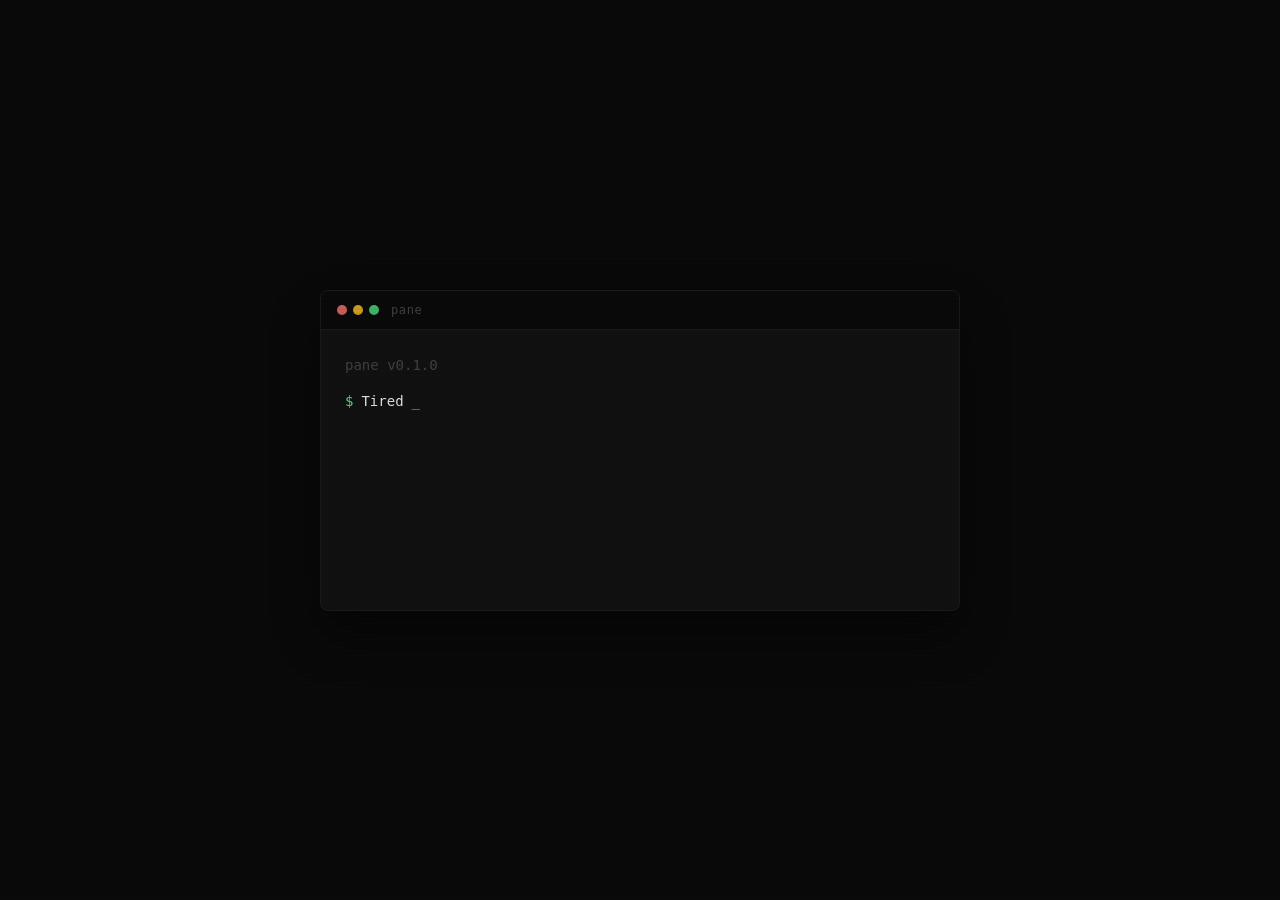
==== docs/index.html @ 9939f0d5 "Initial commit — project structure, website, and community files Co-Authored-By: Claude Opus 4.6 <no" ====
<!DOCTYPE html>
<html lang="en">
<head>
  <meta charset="UTF-8">
  <meta name="viewport" content="width=device-width, initial-scale=1.0">
  <title>Pane — A seamless Linux desktop on Windows</title>
  <meta name="description" content="Pane gives you a full Linux desktop environment on Windows via WSL2. One click. No dual boot. No VM hassle.">
  <meta property="og:title" content="Pane — A seamless Linux desktop on Windows">
  <meta property="og:description" content="Tired of WSL2 being CLI-only? Pane gives you a full Linux desktop with one click.">
  <meta property="og:type" content="website">
  <meta name="theme-color" content="#0a0a0a">
  <link rel="icon" href="data:image/svg+xml,<svg xmlns='http://www.w3.org/2000/svg' viewBox='0 0 100 100'><text y='.9em' font-size='90'>▢</text></svg>">
  <link rel="stylesheet" href="style.css">
</head>
<body>
  <div class="scanlines"></div>
  <main class="terminal" id="terminal">
    <div class="terminal-chrome">
      <div class="terminal-dots">
        <span class="dot dot-red"></span>
        <span class="dot dot-yellow"></span>
        <span class="dot dot-green"></span>
      </div>
      <span class="terminal-title">pane</span>
    </div>
    <div class="terminal-body">
      <div id="output"></div>
      <div id="prompt" class="hidden">
        <span class="prompt-symbol">$</span>
        <span id="prompt-text"></span>
        <span class="cursor">_</span>
      </div>
      <div id="choices" class="hidden">
        <button class="choice" data-key="y" id="btn-yes">[Y] Yes</button>
        <button class="choice" data-key="n" id="btn-no">[N] No</button>
      </div>
      <div id="hero" class="hidden">
        <div id="hero-text"></div>
        <div id="hero-links" class="hidden">
          <a href="https://github.com/NAME0x0/pane" class="link" id="repo-link">
            <span class="link-icon">*</span> Star on GitHub
          </a>
          <a href="https://github.com/NAME0x0/pane/blob/main/CONTRIBUTING.md" class="link" id="contribute-link">
            <span class="link-icon">></span> Contribute
          </a>
        </div>
      </div>
      <div id="no-response" class="hidden"></div>
    </div>
  </main>
  <footer class="footer hidden" id="footer">
    <a href="https://github.com/NAME0x0/pane">GitHub</a>
    <span class="separator">·</span>
    <span>MIT License</span>
  </footer>
  <script src="main.js"></script>
</body>
</html>
---- docs/style.css ----
*,
*::before,
*::after {
  margin: 0;
  padding: 0;
  box-sizing: border-box;
}

:root {
  --bg: #0a0a0a;
  --surface: #111111;
  --border: #1a1a1a;
  --text: #b0b0b0;
  --text-bright: #e0e0e0;
  --accent: #4ade80;
  --accent-dim: #22543d;
  --red: #f87171;
  --yellow: #fbbf24;
  --green: #4ade80;
  --dim: #404040;
  --font: "SF Mono", "Cascadia Code", "JetBrains Mono", "Fira Code", Consolas, monospace;
}

html {
  font-size: 16px;
}

body {
  background: var(--bg);
  color: var(--text);
  font-family: var(--font);
  min-height: 100dvh;
  display: flex;
  flex-direction: column;
  align-items: center;
  justify-content: center;
  padding: 1.5rem;
  overflow: hidden;
}

.scanlines {
  position: fixed;
  inset: 0;
  background: repeating-linear-gradient(
    0deg,
    transparent,
    transparent 2px,
    rgba(0, 0, 0, 0.03) 2px,
    rgba(0, 0, 0, 0.03) 4px
  );
  pointer-events: none;
  z-index: 100;
}

.terminal {
  width: 100%;
  max-width: 640px;
  background: var(--surface);
  border: 1px solid var(--border);
  border-radius: 8px;
  overflow: hidden;
  box-shadow: 0 24px 48px rgba(0, 0, 0, 0.4);
}

.terminal-chrome {
  display: flex;
  align-items: center;
  gap: 0.75rem;
  padding: 0.75rem 1rem;
  background: var(--bg);
  border-bottom: 1px solid var(--border);
}

.terminal-dots {
  display: flex;
  gap: 6px;
}

.dot {
  width: 10px;
  height: 10px;
  border-radius: 50%;
}

.dot-red { background: var(--red); opacity: 0.8; }
.dot-yellow { background: var(--yellow); opacity: 0.8; }
.dot-green { background: var(--green); opacity: 0.8; }

.terminal-title {
  color: var(--dim);
  font-size: 0.75rem;
  letter-spacing: 0.05em;
}

.terminal-body {
  padding: 1.5rem;
  min-height: 280px;
  display: flex;
  flex-direction: column;
  gap: 1rem;
}

#output .line {
  line-height: 1.7;
  color: var(--text);
  font-size: 0.875rem;
}

#output .line-bright {
  color: var(--text-bright);
}

#output .line-accent {
  color: var(--accent);
}

#output .line-dim {
  color: var(--dim);
}

#prompt {
  display: flex;
  align-items: center;
  gap: 0.5rem;
  font-size: 0.875rem;
}

.prompt-symbol {
  color: var(--accent);
  user-select: none;
}

#prompt-text {
  color: var(--text-bright);
}

.cursor {
  color: var(--accent);
  animation: blink 1s step-end infinite;
}

@keyframes blink {
  50% { opacity: 0; }
}

#choices {
  display: flex;
  gap: 1rem;
  padding-top: 0.25rem;
}

.choice {
  background: none;
  border: 1px solid var(--border);
  color: var(--text);
  font-family: var(--font);
  font-size: 0.875rem;
  padding: 0.4rem 1.25rem;
  border-radius: 4px;
  cursor: pointer;
  transition: all 0.15s ease;
}

.choice:hover,
.choice:focus-visible {
  color: var(--accent);
  border-color: var(--accent-dim);
  background: rgba(74, 222, 128, 0.05);
  outline: none;
}

.choice:active {
  transform: scale(0.97);
}

.choice.selected {
  color: var(--accent);
  border-color: var(--accent);
}

#hero {
  display: flex;
  flex-direction: column;
  gap: 1.25rem;
}

#hero-text .line {
  line-height: 1.7;
  font-size: 0.875rem;
}

#hero-links {
  display: flex;
  flex-direction: column;
  gap: 0.5rem;
  padding-top: 0.5rem;
}

.link {
  color: var(--text);
  text-decoration: none;
  font-size: 0.875rem;
  padding: 0.4rem 0;
  transition: color 0.15s ease;
  display: inline-flex;
  align-items: center;
  gap: 0.5rem;
}

.link:hover {
  color: var(--accent);
}

.link-icon {
  color: var(--accent);
}

.footer {
  margin-top: 2rem;
  display: flex;
  align-items: center;
  gap: 0.75rem;
  font-size: 0.75rem;
  color: var(--dim);
}

.footer a {
  color: var(--dim);
  text-decoration: none;
  transition: color 0.15s ease;
}

.footer a:hover {
  color: var(--text);
}

.separator {
  user-select: none;
}

.hidden {
  display: none !important;
}

.fade-in {
  animation: fadeIn 0.3s ease forwards;
}

@keyframes fadeIn {
  from { opacity: 0; transform: translateY(4px); }
  to { opacity: 1; transform: translateY(0); }
}

@media (max-width: 480px) {
  body { padding: 1rem; }
  .terminal-body { padding: 1rem; min-height: 240px; }
  #choices { flex-direction: column; gap: 0.5rem; }
  .choice { text-align: center; }
}
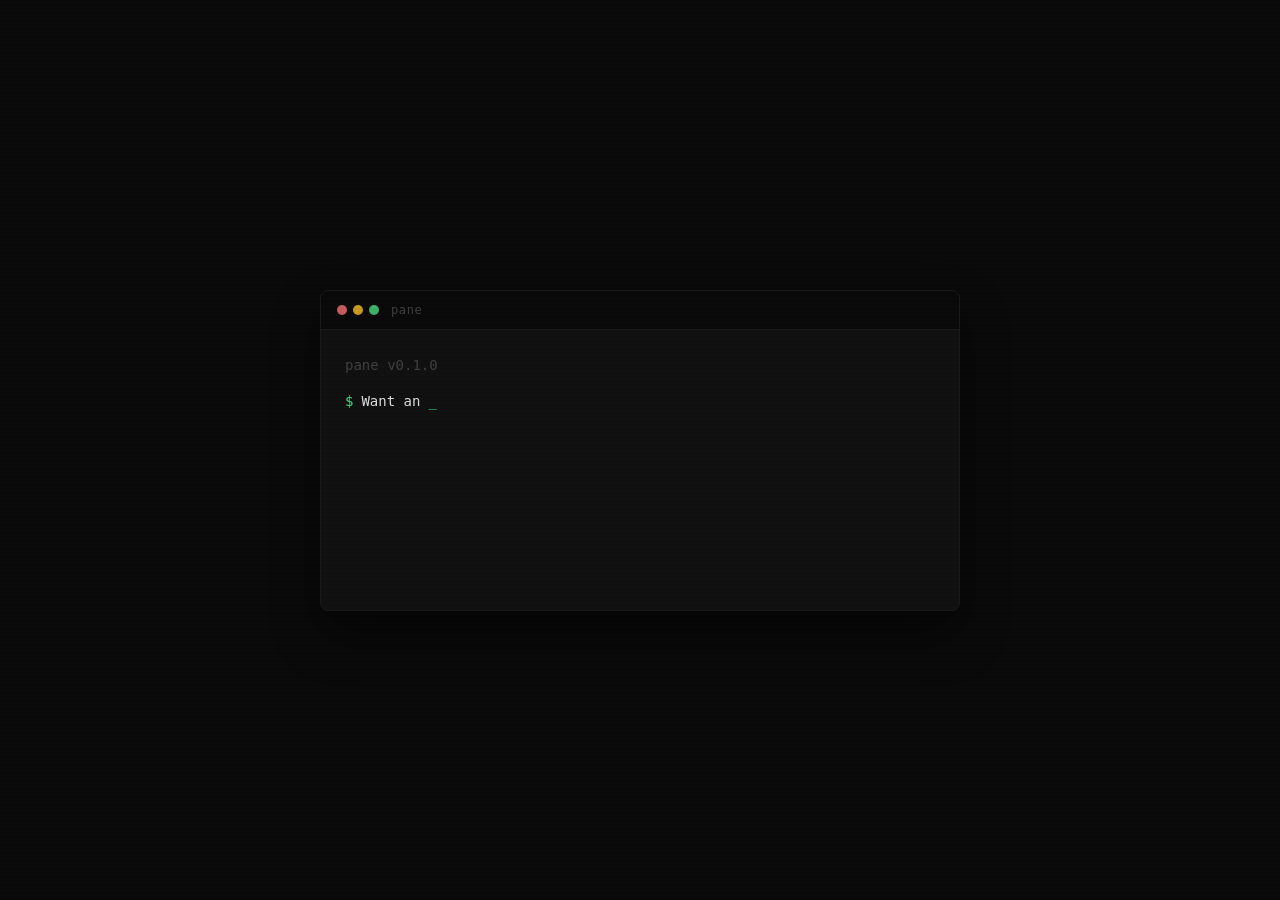
==== commit 08d6a833: "Build Arch-first Pane app and release foundation Ship the Windows-first Pane MVP foundation with the" ====
--- a/docs/index.html
+++ b/docs/index.html
@@ -3,13 +3,13 @@
 <head>
   <meta charset="UTF-8">
   <meta name="viewport" content="width=device-width, initial-scale=1.0">
-  <title>Pane — A seamless Linux desktop on Windows</title>
-  <meta name="description" content="Pane gives you a full Linux desktop environment on Windows via WSL2. One click. No dual boot. No VM hassle.">
-  <meta property="og:title" content="Pane — A seamless Linux desktop on Windows">
-  <meta property="og:description" content="Tired of WSL2 being CLI-only? Pane gives you a full Linux desktop with one click.">
+  <title>Pane - Arch-first WSL2 desktop launcher</title>
+  <meta name="description" content="Pane ships an Arch-first MVP for WSL2 desktop sessions with a control-center window, a shared workspace, diagnostics, and a localhost-first XRDP path with Pane relay fallback.">
+  <meta property="og:title" content="Pane - Arch-first WSL2 desktop launcher">
+  <meta property="og:description" content="Launch Arch + XFCE on WSL from a packaged Windows app bundle with a control center, shared workspace access, support tooling, and mstsc.exe handoff.">
   <meta property="og:type" content="website">
   <meta name="theme-color" content="#0a0a0a">
-  <link rel="icon" href="data:image/svg+xml,<svg xmlns='http://www.w3.org/2000/svg' viewBox='0 0 100 100'><text y='.9em' font-size='90'>▢</text></svg>">
+  <link rel="icon" href="data:image/svg+xml,<svg xmlns='http://www.w3.org/2000/svg' viewBox='0 0 100 100'><text y='.9em' font-size='90'>P</text></svg>">
   <link rel="stylesheet" href="style.css">
 </head>
 <body>
@@ -38,10 +38,10 @@
         <div id="hero-text"></div>
         <div id="hero-links" class="hidden">
           <a href="https://github.com/NAME0x0/pane" class="link" id="repo-link">
-            <span class="link-icon">*</span> Star on GitHub
+            <span class="link-icon">*</span> Source
           </a>
-          <a href="https://github.com/NAME0x0/pane/blob/main/CONTRIBUTING.md" class="link" id="contribute-link">
-            <span class="link-icon">></span> Contribute
+          <a href="mvp-arch.md" class="link" id="guide-link">
+            <span class="link-icon">></span> Arch MVP Guide
           </a>
         </div>
       </div>
@@ -50,8 +50,8 @@
   </main>
   <footer class="footer hidden" id="footer">
     <a href="https://github.com/NAME0x0/pane">GitHub</a>
-    <span class="separator">·</span>
-    <span>MIT License</span>
+    <span class="separator">.</span>
+    <a href="phase-1-audit.md">Phase 1 Audit</a>
   </footer>
   <script src="main.js"></script>
 </body>
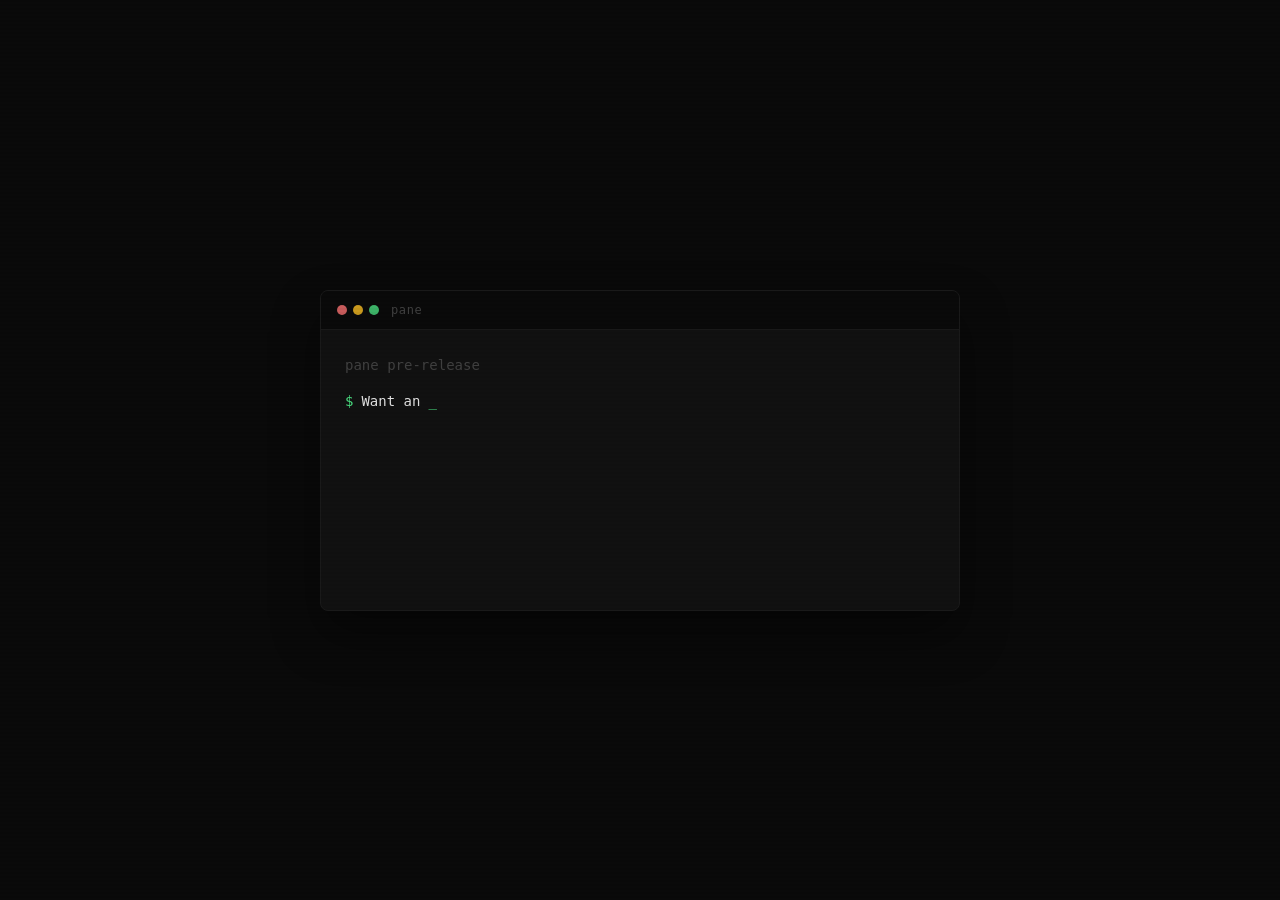
==== commit 41e2edf7: "Build Pane native runtime preflight foundation Add WHP host capability probing, native runtime readi" ====
--- a/docs/index.html
+++ b/docs/index.html
@@ -3,10 +3,10 @@
 <head>
   <meta charset="UTF-8">
   <meta name="viewport" content="width=device-width, initial-scale=1.0">
-  <title>Pane - Arch-first WSL2 desktop launcher</title>
-  <meta name="description" content="Pane ships an Arch-first MVP for WSL2 desktop sessions with a control-center window, a shared workspace, diagnostics, and a localhost-first XRDP path with Pane relay fallback.">
-  <meta property="og:title" content="Pane - Arch-first WSL2 desktop launcher">
-  <meta property="og:description" content="Launch Arch + XFCE on WSL from a packaged Windows app bundle with a control center, shared workspace access, support tooling, and mstsc.exe handoff.">
+  <title>Pane - Arch-first Linux environment app for Windows</title>
+  <meta name="description" content="Pane is a pre-release Arch-first Linux environment app for Windows with a control center, PaneShared storage, diagnostics, runtime-space ownership, and WHP native-runtime preflight.">
+  <meta property="og:title" content="Pane - Arch-first Linux environment app for Windows">
+  <meta property="og:description" content="Launch Arch + XFCE today from a packaged Windows app while Pane builds toward a WHP-backed contained OS runtime.">
   <meta property="og:type" content="website">
   <meta name="theme-color" content="#0a0a0a">
   <link rel="icon" href="data:image/svg+xml,<svg xmlns='http://www.w3.org/2000/svg' viewBox='0 0 100 100'><text y='.9em' font-size='90'>P</text></svg>">
@@ -43,6 +43,9 @@
           <a href="mvp-arch.md" class="link" id="guide-link">
             <span class="link-icon">></span> Arch MVP Guide
           </a>
+          <a href="native-runtime-architecture.md" class="link" id="native-link">
+            <span class="link-icon">#</span> Native Runtime
+          </a>
         </div>
       </div>
       <div id="no-response" class="hidden"></div>
@@ -52,6 +55,8 @@
     <a href="https://github.com/NAME0x0/pane">GitHub</a>
     <span class="separator">.</span>
     <a href="phase-1-audit.md">Phase 1 Audit</a>
+    <span class="separator">.</span>
+    <a href="product-contract.md">Product Contract</a>
   </footer>
   <script src="main.js"></script>
 </body>
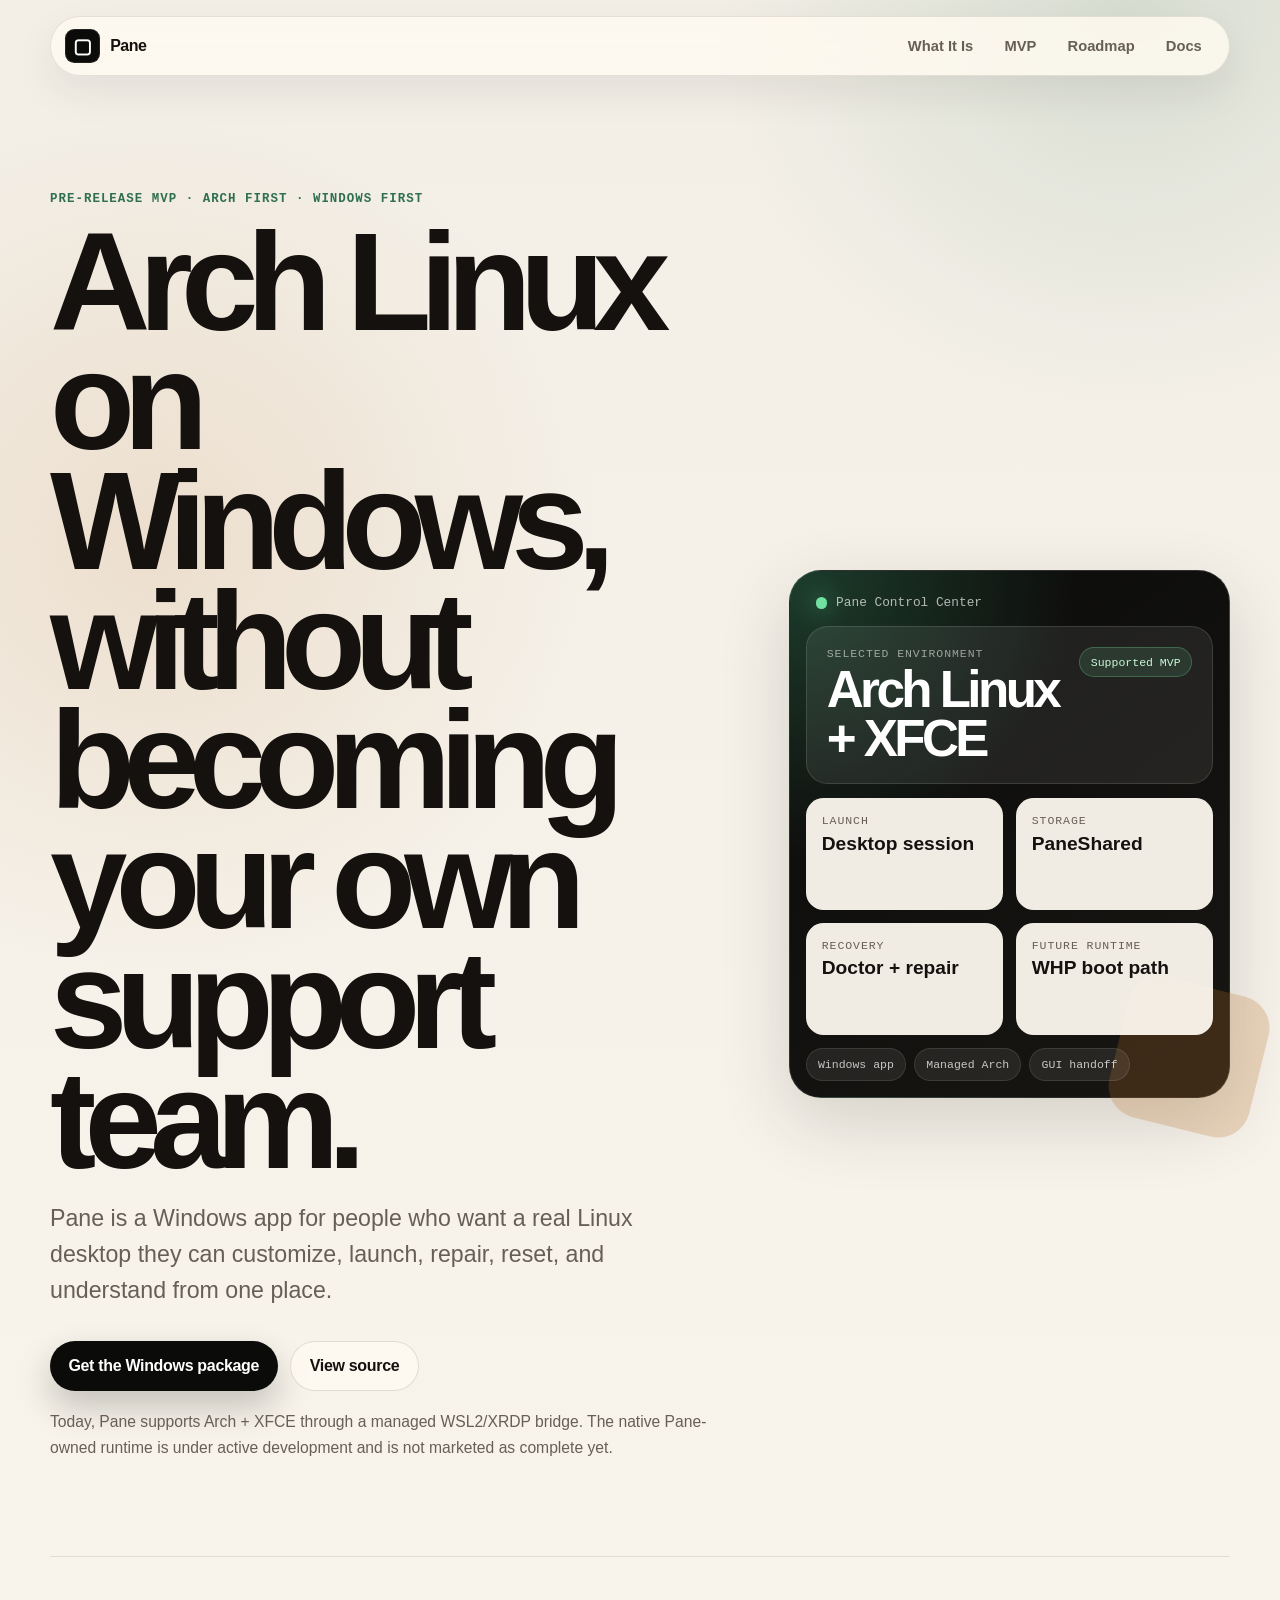
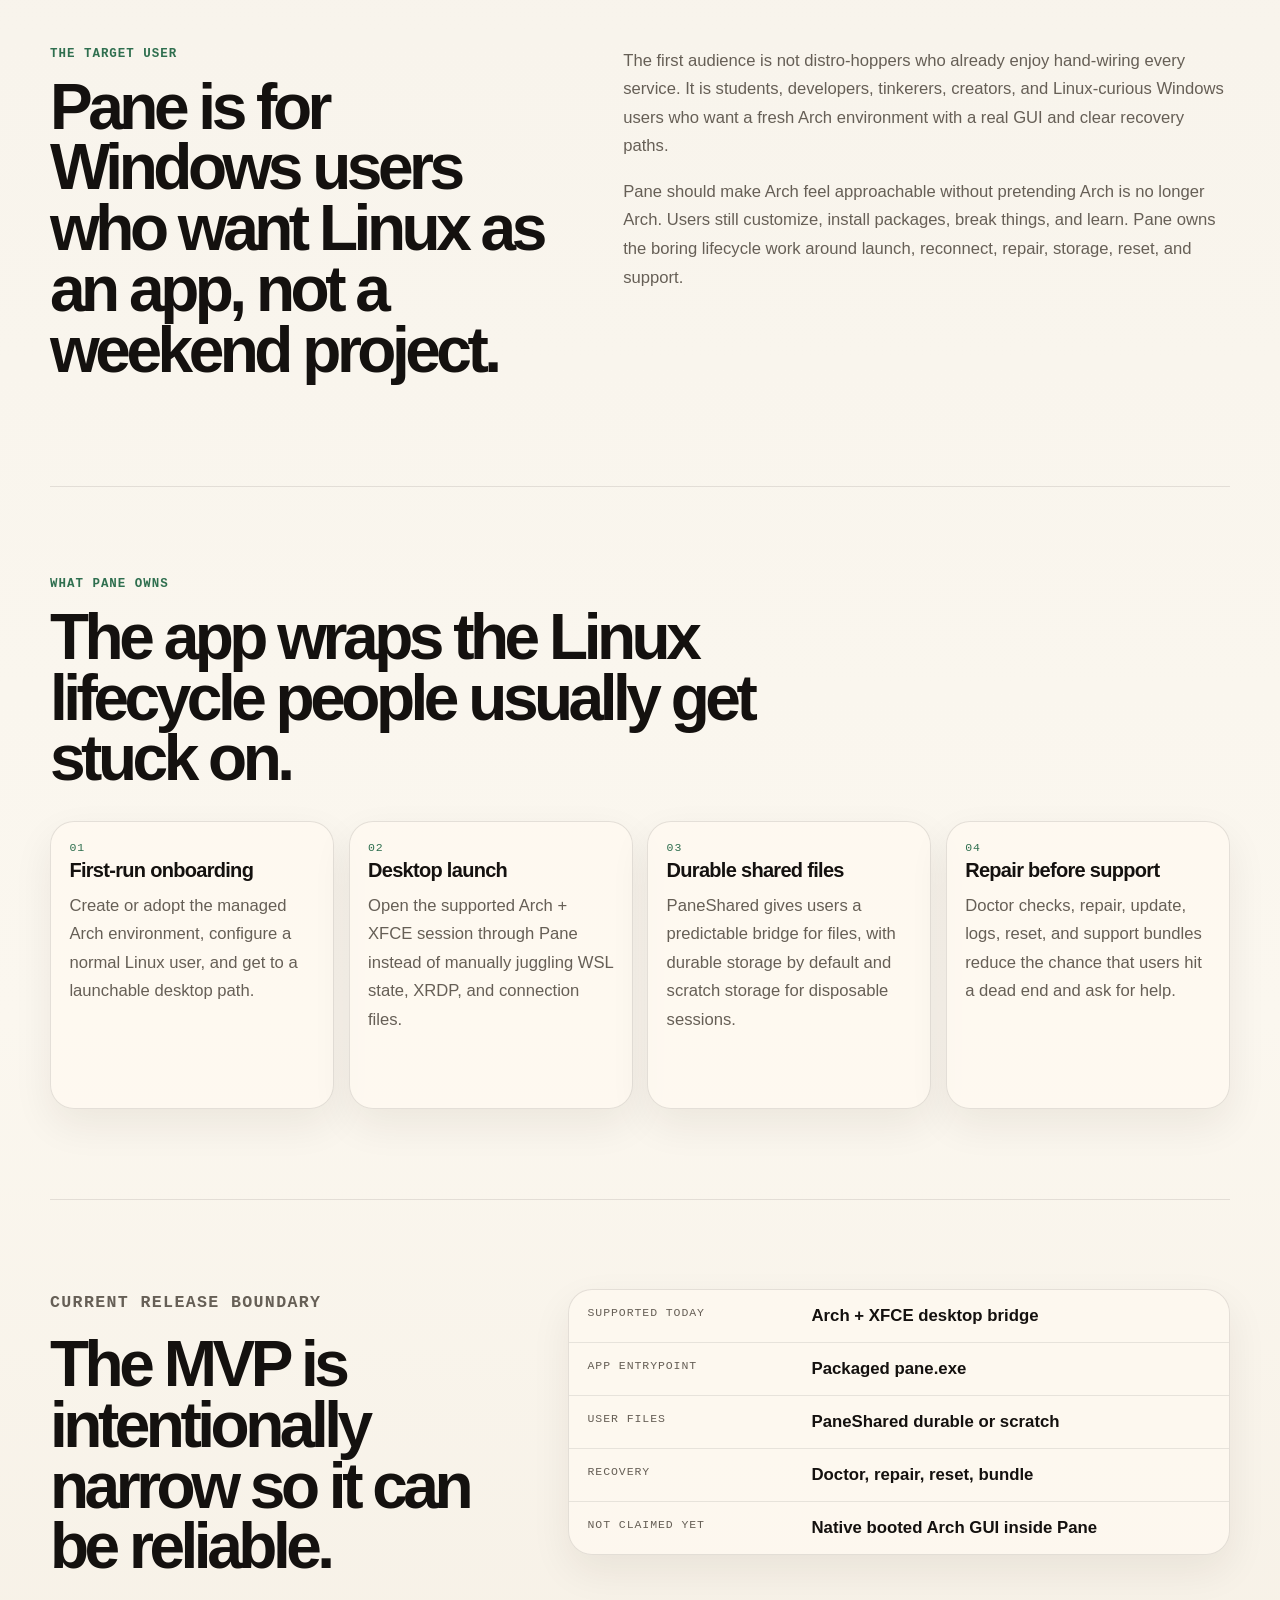
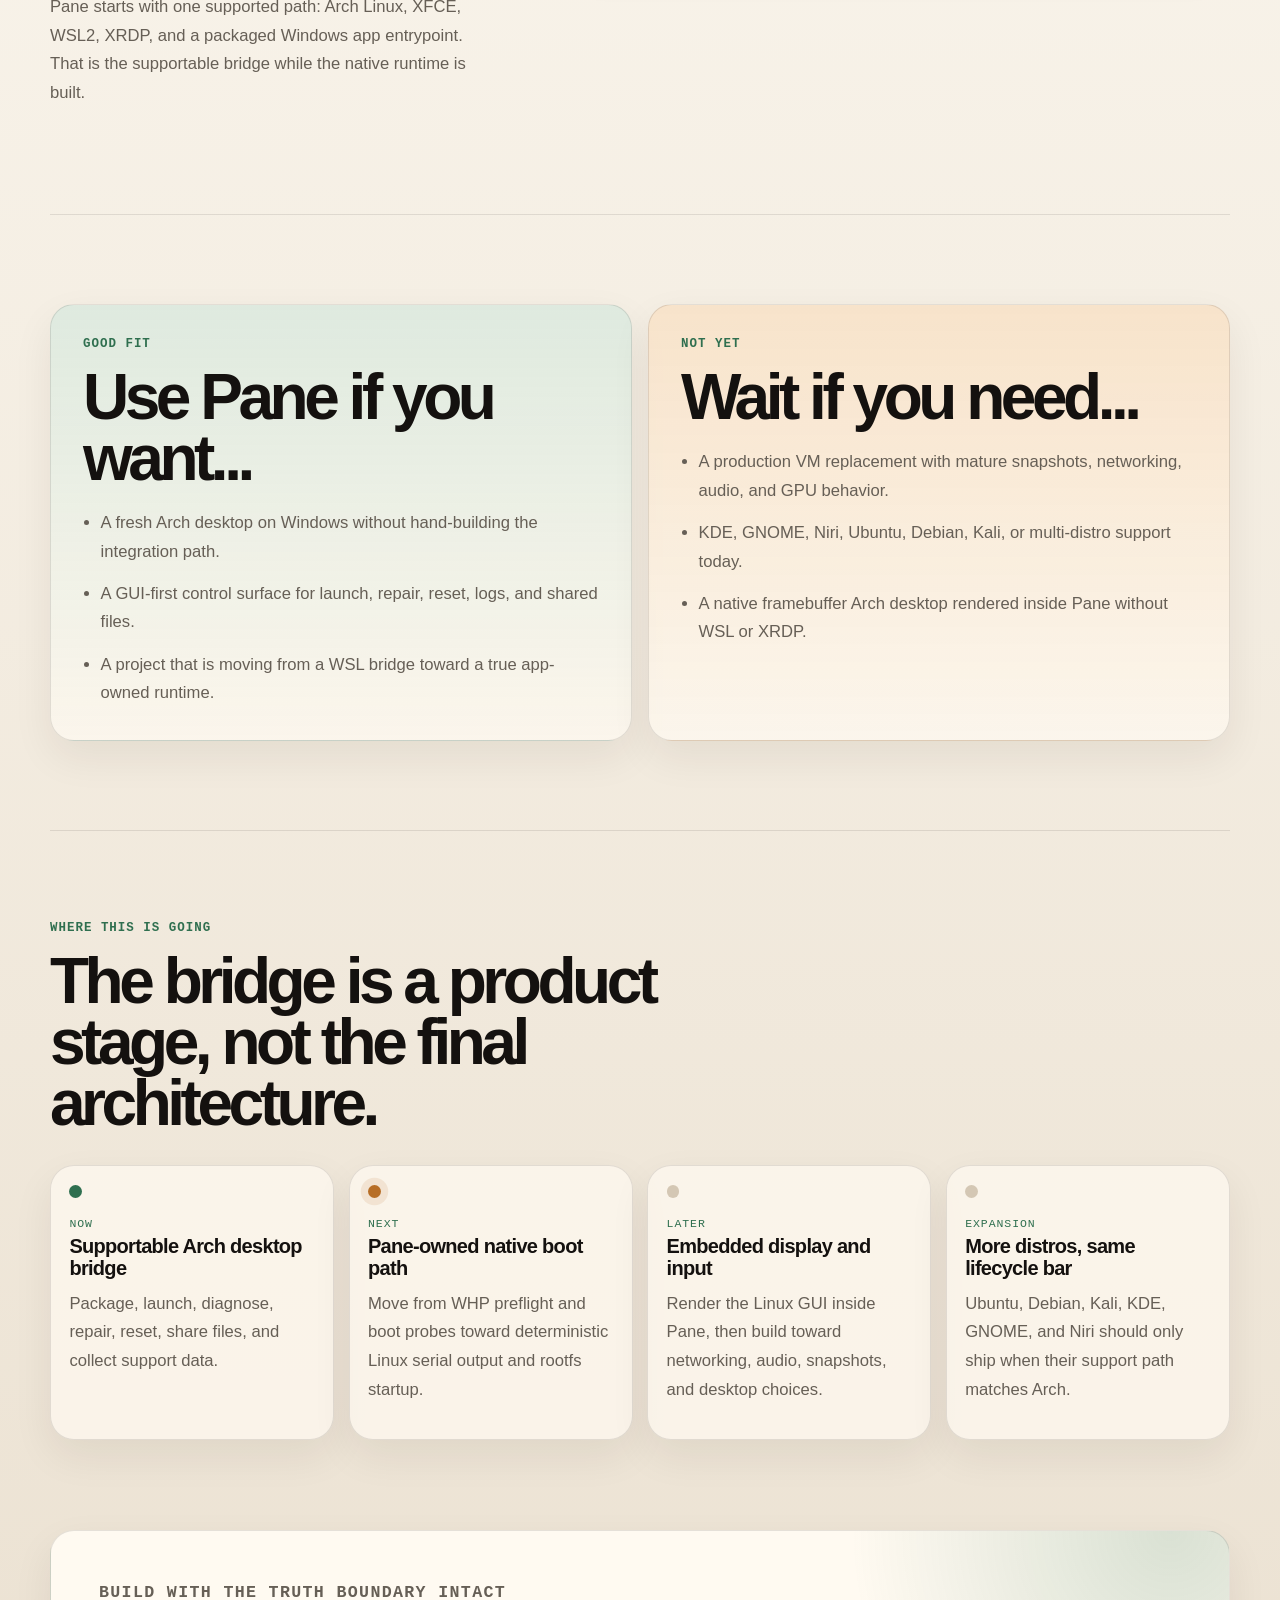
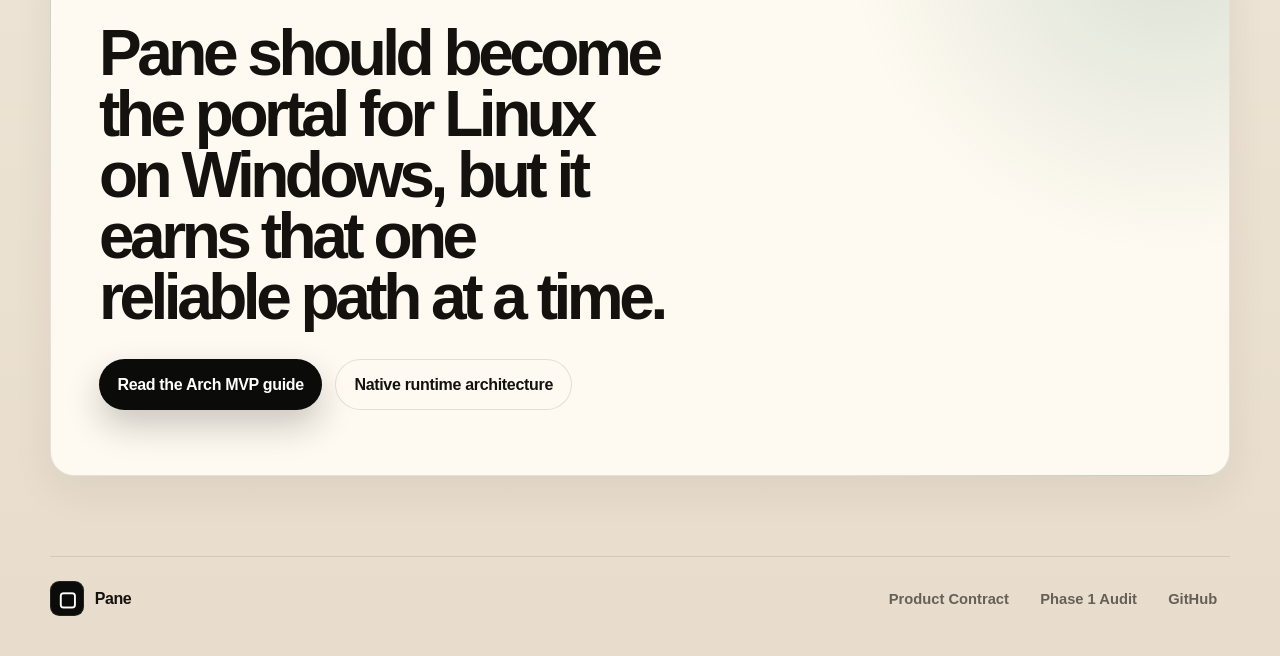
==== commit 2c8ee7cd: "Refocus deployed website on Pane product reality Replace the terminal prompt landing page with a pro" ====
--- a/docs/index.html
+++ b/docs/index.html
@@ -3,61 +3,224 @@
 <head>
   <meta charset="UTF-8">
   <meta name="viewport" content="width=device-width, initial-scale=1.0">
-  <title>Pane - Arch-first Linux environment app for Windows</title>
-  <meta name="description" content="Pane is a pre-release Arch-first Linux environment app for Windows with a control center, PaneShared storage, diagnostics, runtime-space ownership, and WHP native-runtime preflight.">
-  <meta property="og:title" content="Pane - Arch-first Linux environment app for Windows">
-  <meta property="og:description" content="Launch Arch + XFCE today from a packaged Windows app while Pane builds toward a WHP-backed contained OS runtime.">
+  <title>Pane - Arch Linux for Windows, without the setup spiral</title>
+  <meta name="description" content="Pane is a Windows app that makes a fresh Arch Linux desktop easier to launch, repair, reset, and understand. Arch + XFCE is supported today while Pane builds toward its own native runtime.">
+  <meta property="og:title" content="Pane - Arch Linux for Windows, without the setup spiral">
+  <meta property="og:description" content="A Windows app for launching and managing an Arch Linux desktop today, with a clear path toward a Pane-owned native runtime.">
   <meta property="og:type" content="website">
-  <meta name="theme-color" content="#0a0a0a">
-  <link rel="icon" href="data:image/svg+xml,<svg xmlns='http://www.w3.org/2000/svg' viewBox='0 0 100 100'><text y='.9em' font-size='90'>P</text></svg>">
+  <meta name="theme-color" content="#f3efe7">
+  <link rel="icon" href="data:image/svg+xml,<svg xmlns='http://www.w3.org/2000/svg' viewBox='0 0 100 100'><rect width='100' height='100' fill='black'/><text x='50' y='64' text-anchor='middle' font-size='58' fill='white'>▢</text></svg>">
   <link rel="stylesheet" href="style.css">
 </head>
-<body>
-  <div class="scanlines"></div>
-  <main class="terminal" id="terminal">
-    <div class="terminal-chrome">
-      <div class="terminal-dots">
-        <span class="dot dot-red"></span>
-        <span class="dot dot-yellow"></span>
-        <span class="dot dot-green"></span>
-      </div>
-      <span class="terminal-title">pane</span>
-    </div>
-    <div class="terminal-body">
-      <div id="output"></div>
-      <div id="prompt" class="hidden">
-        <span class="prompt-symbol">$</span>
-        <span id="prompt-text"></span>
-        <span class="cursor">_</span>
-      </div>
-      <div id="choices" class="hidden">
-        <button class="choice" data-key="y" id="btn-yes">[Y] Yes</button>
-        <button class="choice" data-key="n" id="btn-no">[N] No</button>
-      </div>
-      <div id="hero" class="hidden">
-        <div id="hero-text"></div>
-        <div id="hero-links" class="hidden">
-          <a href="https://github.com/NAME0x0/pane" class="link" id="repo-link">
-            <span class="link-icon">*</span> Source
-          </a>
-          <a href="mvp-arch.md" class="link" id="guide-link">
-            <span class="link-icon">></span> Arch MVP Guide
-          </a>
-          <a href="native-runtime-architecture.md" class="link" id="native-link">
-            <span class="link-icon">#</span> Native Runtime
-          </a>
-        </div>
-      </div>
-      <div id="no-response" class="hidden"></div>
-    </div>
+<body class="landing">
+  <header class="site-header" data-reveal>
+    <a class="brand" href="index.html" aria-label="Pane home">
+      <span class="brand-mark">▢</span>
+      <span>Pane</span>
+    </a>
+    <nav class="site-nav" aria-label="Primary navigation">
+      <a href="#what-it-is">What It Is</a>
+      <a href="#mvp">MVP</a>
+      <a href="#roadmap">Roadmap</a>
+      <a href="doc.html?doc=mvp-arch">Docs</a>
+    </nav>
+  </header>
+
+  <main>
+    <section class="hero-section">
+      <div class="hero-copy" data-reveal>
+        <p class="eyebrow">Pre-release MVP · Arch first · Windows first</p>
+        <h1>Arch Linux on Windows, without becoming your own support team.</h1>
+        <p class="hero-lede">
+          Pane is a Windows app for people who want a real Linux desktop they can customize,
+          launch, repair, reset, and understand from one place.
+        </p>
+        <div class="hero-actions" aria-label="Primary actions">
+          <a class="button button-primary" href="https://github.com/NAME0x0/pane/releases">Get the Windows package</a>
+          <a class="button button-secondary" href="https://github.com/NAME0x0/pane">View source</a>
+        </div>
+        <p class="truth-note">
+          Today, Pane supports Arch + XFCE through a managed WSL2/XRDP bridge. The native
+          Pane-owned runtime is under active development and is not marketed as complete yet.
+        </p>
+      </div>
+
+      <div class="app-card" aria-label="Pane product snapshot" data-reveal>
+        <div class="app-card-top">
+          <span class="app-dot"></span>
+          <span>Pane Control Center</span>
+        </div>
+        <div class="launch-panel">
+          <div>
+            <p class="panel-label">Selected environment</p>
+            <h2>Arch Linux + XFCE</h2>
+          </div>
+          <span class="status-pill">Supported MVP</span>
+        </div>
+        <div class="panel-grid">
+          <div>
+            <span>Launch</span>
+            <strong>Desktop session</strong>
+          </div>
+          <div>
+            <span>Storage</span>
+            <strong>PaneShared</strong>
+          </div>
+          <div>
+            <span>Recovery</span>
+            <strong>Doctor + repair</strong>
+          </div>
+          <div>
+            <span>Future runtime</span>
+            <strong>WHP boot path</strong>
+          </div>
+        </div>
+        <div class="runtime-strip">
+          <span>Windows app</span>
+          <span>Managed Arch</span>
+          <span>GUI handoff</span>
+        </div>
+      </div>
+    </section>
+
+    <section class="section split-section" id="what-it-is">
+      <div data-reveal>
+        <p class="eyebrow">The target user</p>
+        <h2>Pane is for Windows users who want Linux as an app, not a weekend project.</h2>
+      </div>
+      <div class="copy-stack" data-reveal>
+        <p>
+          The first audience is not distro-hoppers who already enjoy hand-wiring every service.
+          It is students, developers, tinkerers, creators, and Linux-curious Windows users who
+          want a fresh Arch environment with a real GUI and clear recovery paths.
+        </p>
+        <p>
+          Pane should make Arch feel approachable without pretending Arch is no longer Arch.
+          Users still customize, install packages, break things, and learn. Pane owns the boring
+          lifecycle work around launch, reconnect, repair, storage, reset, and support.
+        </p>
+      </div>
+    </section>
+
+    <section class="section cards-section" aria-labelledby="what-pane-does">
+      <div class="section-heading" data-reveal>
+        <p class="eyebrow">What Pane owns</p>
+        <h2 id="what-pane-does">The app wraps the Linux lifecycle people usually get stuck on.</h2>
+      </div>
+      <div class="feature-grid">
+        <article class="feature-card" data-reveal>
+          <span class="feature-number">01</span>
+          <h3>First-run onboarding</h3>
+          <p>Create or adopt the managed Arch environment, configure a normal Linux user, and get to a launchable desktop path.</p>
+        </article>
+        <article class="feature-card" data-reveal>
+          <span class="feature-number">02</span>
+          <h3>Desktop launch</h3>
+          <p>Open the supported Arch + XFCE session through Pane instead of manually juggling WSL state, XRDP, and connection files.</p>
+        </article>
+        <article class="feature-card" data-reveal>
+          <span class="feature-number">03</span>
+          <h3>Durable shared files</h3>
+          <p>PaneShared gives users a predictable bridge for files, with durable storage by default and scratch storage for disposable sessions.</p>
+        </article>
+        <article class="feature-card" data-reveal>
+          <span class="feature-number">04</span>
+          <h3>Repair before support</h3>
+          <p>Doctor checks, repair, update, logs, reset, and support bundles reduce the chance that users hit a dead end and ask for help.</p>
+        </article>
+      </div>
+    </section>
+
+    <section class="section mvp-section" id="mvp">
+      <div class="mvp-copy" data-reveal>
+        <p class="eyebrow">Current release boundary</p>
+        <h2>The MVP is intentionally narrow so it can be reliable.</h2>
+        <p>
+          Pane starts with one supported path: Arch Linux, XFCE, WSL2, XRDP, and a packaged
+          Windows app entrypoint. That is the supportable bridge while the native runtime is built.
+        </p>
+      </div>
+      <div class="status-table" data-reveal>
+        <div><span>Supported today</span><strong>Arch + XFCE desktop bridge</strong></div>
+        <div><span>App entrypoint</span><strong>Packaged pane.exe</strong></div>
+        <div><span>User files</span><strong>PaneShared durable or scratch</strong></div>
+        <div><span>Recovery</span><strong>Doctor, repair, reset, bundle</strong></div>
+        <div><span>Not claimed yet</span><strong>Native booted Arch GUI inside Pane</strong></div>
+      </div>
+    </section>
+
+    <section class="section audience-section">
+      <div class="audience-card good" data-reveal>
+        <p class="eyebrow">Good fit</p>
+        <h2>Use Pane if you want...</h2>
+        <ul>
+          <li>A fresh Arch desktop on Windows without hand-building the integration path.</li>
+          <li>A GUI-first control surface for launch, repair, reset, logs, and shared files.</li>
+          <li>A project that is moving from a WSL bridge toward a true app-owned runtime.</li>
+        </ul>
+      </div>
+      <div class="audience-card caution" data-reveal>
+        <p class="eyebrow">Not yet</p>
+        <h2>Wait if you need...</h2>
+        <ul>
+          <li>A production VM replacement with mature snapshots, networking, audio, and GPU behavior.</li>
+          <li>KDE, GNOME, Niri, Ubuntu, Debian, Kali, or multi-distro support today.</li>
+          <li>A native framebuffer Arch desktop rendered inside Pane without WSL or XRDP.</li>
+        </ul>
+      </div>
+    </section>
+
+    <section class="section roadmap-section" id="roadmap">
+      <div class="section-heading" data-reveal>
+        <p class="eyebrow">Where this is going</p>
+        <h2>The bridge is a product stage, not the final architecture.</h2>
+      </div>
+      <div class="roadmap">
+        <div class="roadmap-item done" data-reveal>
+          <span>Now</span>
+          <h3>Supportable Arch desktop bridge</h3>
+          <p>Package, launch, diagnose, repair, reset, share files, and collect support data.</p>
+        </div>
+        <div class="roadmap-item active" data-reveal>
+          <span>Next</span>
+          <h3>Pane-owned native boot path</h3>
+          <p>Move from WHP preflight and boot probes toward deterministic Linux serial output and rootfs startup.</p>
+        </div>
+        <div class="roadmap-item" data-reveal>
+          <span>Later</span>
+          <h3>Embedded display and input</h3>
+          <p>Render the Linux GUI inside Pane, then build toward networking, audio, snapshots, and desktop choices.</p>
+        </div>
+        <div class="roadmap-item" data-reveal>
+          <span>Expansion</span>
+          <h3>More distros, same lifecycle bar</h3>
+          <p>Ubuntu, Debian, Kali, KDE, GNOME, and Niri should only ship when their support path matches Arch.</p>
+        </div>
+      </div>
+    </section>
+
+    <section class="section cta-section" data-reveal>
+      <p class="eyebrow">Build with the truth boundary intact</p>
+      <h2>Pane should become the portal for Linux on Windows, but it earns that one reliable path at a time.</h2>
+      <div class="hero-actions">
+        <a class="button button-primary" href="doc.html?doc=mvp-arch">Read the Arch MVP guide</a>
+        <a class="button button-secondary" href="doc.html?doc=native-runtime-architecture">Native runtime architecture</a>
+      </div>
+    </section>
   </main>
-  <footer class="footer hidden" id="footer">
-    <a href="https://github.com/NAME0x0/pane">GitHub</a>
-    <span class="separator">.</span>
-    <a href="phase-1-audit.md">Phase 1 Audit</a>
-    <span class="separator">.</span>
-    <a href="product-contract.md">Product Contract</a>
+
+  <footer class="site-footer">
+    <a class="brand" href="index.html">
+      <span class="brand-mark">▢</span>
+      <span>Pane</span>
+    </a>
+    <nav aria-label="Footer navigation">
+      <a href="doc.html?doc=product-contract">Product Contract</a>
+      <a href="doc.html?doc=phase-1-audit">Phase 1 Audit</a>
+      <a href="https://github.com/NAME0x0/pane">GitHub</a>
+    </nav>
   </footer>
+
   <script src="main.js"></script>
 </body>
 </html>
--- a/docs/style.css
+++ b/docs/style.css
@@ -1,259 +1,822 @@
 *,
 *::before,
 *::after {
-  margin: 0;
-  padding: 0;
   box-sizing: border-box;
 }
 
 :root {
-  --bg: #0a0a0a;
-  --surface: #111111;
-  --border: #1a1a1a;
-  --text: #b0b0b0;
-  --text-bright: #e0e0e0;
-  --accent: #4ade80;
-  --accent-dim: #22543d;
-  --red: #f87171;
-  --yellow: #fbbf24;
-  --green: #4ade80;
-  --dim: #404040;
-  --font: "SF Mono", "Cascadia Code", "JetBrains Mono", "Fira Code", Consolas, monospace;
+  --paper: #f3efe7;
+  --paper-warm: #e8ddcc;
+  --ink: #14110f;
+  --muted: #665f56;
+  --line: #d4c7b4;
+  --coal: #0b0b0a;
+  --coal-soft: #171613;
+  --green: #2f6f4f;
+  --green-soft: #dbe9de;
+  --amber: #b76e26;
+  --cream: #fffaf1;
+  --white: #ffffff;
+  --shadow: 0 24px 70px rgba(38, 30, 20, 0.16);
+  --font-sans: Avenir Next, Segoe UI, Calibri, Helvetica Neue, sans-serif;
+  --font-mono: Cascadia Code, SFMono-Regular, Consolas, Liberation Mono, monospace;
 }
 
 html {
   font-size: 16px;
+  scroll-behavior: smooth;
 }
 
 body {
-  background: var(--bg);
-  color: var(--text);
-  font-family: var(--font);
+  margin: 0;
   min-height: 100dvh;
-  display: flex;
-  flex-direction: column;
+  color: var(--ink);
+  background:
+    radial-gradient(circle at 12% 10%, rgba(183, 110, 38, 0.14), transparent 28rem),
+    radial-gradient(circle at 88% 0%, rgba(47, 111, 79, 0.14), transparent 26rem),
+    linear-gradient(180deg, var(--paper), #fbf7ef 48%, var(--paper-warm));
+  font-family: var(--font-sans);
+}
+
+a {
+  color: inherit;
+}
+
+.landing {
+  overflow-x: hidden;
+}
+
+.site-header,
+.site-footer,
+.hero-section,
+.section {
+  width: min(1180px, calc(100% - 2rem));
+  margin-inline: auto;
+}
+
+.site-header {
+  position: sticky;
+  top: 1rem;
+  z-index: 20;
+  display: flex;
+  align-items: center;
+  justify-content: space-between;
+  gap: 1rem;
+  margin-top: 1rem;
+  padding: 0.75rem 0.9rem;
+  background: rgba(255, 250, 241, 0.82);
+  border: 1px solid rgba(20, 17, 15, 0.1);
+  border-radius: 999px;
+  box-shadow: 0 16px 40px rgba(38, 30, 20, 0.08);
+  backdrop-filter: blur(18px);
+}
+
+.brand,
+.docs-brand {
+  display: inline-flex;
+  align-items: center;
+  gap: 0.65rem;
+  color: var(--ink);
+  text-decoration: none;
+  font-weight: 800;
+  letter-spacing: -0.03em;
+}
+
+.brand-mark,
+.docs-mark {
+  display: inline-grid;
+  width: 2.15rem;
+  height: 2.15rem;
+  place-items: center;
+  color: var(--white);
+  background: var(--coal);
+  border-radius: 0.58rem;
+  font-size: 1.25rem;
+  line-height: 1;
+  box-shadow: inset 0 0 0 1px rgba(255, 255, 255, 0.1);
+}
+
+.site-nav,
+.site-footer nav {
+  display: flex;
+  align-items: center;
+  flex-wrap: wrap;
+  gap: 0.35rem;
+}
+
+.site-nav a,
+.site-footer nav a {
+  color: var(--muted);
+  padding: 0.55rem 0.8rem;
+  border-radius: 999px;
+  text-decoration: none;
+  font-size: 0.92rem;
+  font-weight: 700;
+  transition: background 0.18s ease, color 0.18s ease;
+}
+
+.site-nav a:hover,
+.site-footer nav a:hover {
+  color: var(--ink);
+  background: rgba(20, 17, 15, 0.06);
+}
+
+.hero-section {
+  display: grid;
+  grid-template-columns: minmax(0, 1.08fr) minmax(340px, 0.72fr);
+  gap: clamp(2rem, 6vw, 5rem);
+  align-items: center;
+  padding: clamp(5rem, 9vw, 8rem) 0 clamp(3rem, 7vw, 5rem);
+}
+
+.eyebrow {
+  margin: 0 0 1rem;
+  color: var(--green);
+  font-family: var(--font-mono);
+  font-size: 0.78rem;
+  font-weight: 800;
+  letter-spacing: 0.08em;
+  text-transform: uppercase;
+}
+
+h1,
+h2,
+h3,
+p {
+  margin-top: 0;
+}
+
+h1 {
+  max-width: 12ch;
+  margin-bottom: 1.35rem;
+  color: var(--ink);
+  font-size: clamp(4rem, 11vw, 8.7rem);
+  line-height: 0.86;
+  letter-spacing: -0.085em;
+}
+
+h2 {
+  margin-bottom: 1rem;
+  color: var(--ink);
+  font-size: clamp(2rem, 5vw, 4.2rem);
+  line-height: 0.95;
+  letter-spacing: -0.07em;
+}
+
+h3 {
+  margin-bottom: 0.65rem;
+  color: var(--ink);
+  font-size: 1.25rem;
+  line-height: 1.1;
+  letter-spacing: -0.035em;
+}
+
+.hero-lede {
+  max-width: 42rem;
+  color: var(--muted);
+  font-size: clamp(1.18rem, 2vw, 1.45rem);
+  line-height: 1.55;
+}
+
+.hero-actions {
+  display: flex;
+  flex-wrap: wrap;
+  gap: 0.8rem;
+  margin: 2rem 0 1.1rem;
+}
+
+.button {
+  display: inline-flex;
   align-items: center;
   justify-content: center;
-  padding: 1.5rem;
+  min-height: 3.15rem;
+  padding: 0.9rem 1.15rem;
+  border-radius: 999px;
+  text-decoration: none;
+  font-weight: 850;
+  letter-spacing: -0.02em;
+  transition: transform 0.18s ease, box-shadow 0.18s ease, background 0.18s ease;
+}
+
+.button:hover {
+  transform: translateY(-2px);
+}
+
+.button-primary {
+  color: var(--white);
+  background: var(--coal);
+  box-shadow: 0 16px 34px rgba(20, 17, 15, 0.22);
+}
+
+.button-secondary {
+  color: var(--ink);
+  background: rgba(255, 250, 241, 0.72);
+  border: 1px solid rgba(20, 17, 15, 0.12);
+}
+
+.truth-note {
+  max-width: 43rem;
+  color: var(--muted);
+  font-size: 0.98rem;
+  line-height: 1.65;
+}
+
+.app-card {
+  position: relative;
+  padding: 1rem;
+  color: var(--white);
+  background:
+    radial-gradient(circle at 0% 0%, rgba(47, 111, 79, 0.5), transparent 18rem),
+    linear-gradient(145deg, var(--coal), var(--coal-soft));
+  border: 1px solid rgba(255, 255, 255, 0.12);
+  border-radius: 2rem;
+  box-shadow: var(--shadow);
+}
+
+.app-card::after {
+  content: "";
+  position: absolute;
+  right: -2rem;
+  bottom: -2rem;
+  width: 9rem;
+  height: 9rem;
+  background: var(--amber);
+  border-radius: 2rem;
+  opacity: 0.24;
+  transform: rotate(14deg);
+  z-index: -1;
+}
+
+.app-card-top {
+  display: flex;
+  align-items: center;
+  gap: 0.55rem;
+  padding: 0.55rem 0.65rem 1rem;
+  color: rgba(255, 255, 255, 0.68);
+  font-family: var(--font-mono);
+  font-size: 0.8rem;
+}
+
+.app-dot {
+  width: 0.7rem;
+  height: 0.7rem;
+  background: #72e0a0;
+  border-radius: 999px;
+  box-shadow: 0 0 24px rgba(114, 224, 160, 0.8);
+}
+
+.launch-panel {
+  display: flex;
+  align-items: flex-start;
+  justify-content: space-between;
+  gap: 1rem;
+  padding: 1.25rem;
+  background: rgba(255, 255, 255, 0.08);
+  border: 1px solid rgba(255, 255, 255, 0.12);
+  border-radius: 1.35rem;
+}
+
+.panel-label,
+.feature-number,
+.status-table span,
+.panel-grid span,
+.roadmap-item span {
+  display: block;
+  margin-bottom: 0.35rem;
+  color: rgba(255, 255, 255, 0.55);
+  font-family: var(--font-mono);
+  font-size: 0.72rem;
+  letter-spacing: 0.08em;
+  text-transform: uppercase;
+}
+
+.launch-panel h2 {
+  margin: 0;
+  color: var(--white);
+  font-size: clamp(2rem, 4vw, 3.2rem);
+  line-height: 0.95;
+}
+
+.status-pill {
+  flex: 0 0 auto;
+  color: #cbf7d7;
+  background: rgba(114, 224, 160, 0.12);
+  border: 1px solid rgba(114, 224, 160, 0.28);
+  border-radius: 999px;
+  padding: 0.45rem 0.65rem;
+  font-family: var(--font-mono);
+  font-size: 0.72rem;
+}
+
+.panel-grid {
+  display: grid;
+  grid-template-columns: repeat(2, minmax(0, 1fr));
+  gap: 0.8rem;
+  margin-top: 0.85rem;
+}
+
+.panel-grid div {
+  min-height: 7rem;
+  padding: 1rem;
+  background: rgba(255, 250, 241, 0.94);
+  border-radius: 1.1rem;
+}
+
+.panel-grid span {
+  color: var(--muted);
+}
+
+.panel-grid strong {
+  display: block;
+  color: var(--ink);
+  font-size: 1.2rem;
+  line-height: 1.1;
+}
+
+.runtime-strip {
+  display: flex;
+  flex-wrap: wrap;
+  gap: 0.5rem;
+  margin-top: 0.85rem;
+}
+
+.runtime-strip span {
+  padding: 0.55rem 0.7rem;
+  color: rgba(255, 255, 255, 0.74);
+  background: rgba(255, 255, 255, 0.08);
+  border: 1px solid rgba(255, 255, 255, 0.1);
+  border-radius: 999px;
+  font-family: var(--font-mono);
+  font-size: 0.72rem;
+}
+
+.section {
+  padding: clamp(3.5rem, 7vw, 6rem) 0;
+  border-top: 1px solid rgba(20, 17, 15, 0.1);
+}
+
+.split-section {
+  display: grid;
+  grid-template-columns: 0.9fr 1.1fr;
+  gap: clamp(2rem, 6vw, 5rem);
+}
+
+.copy-stack p,
+.mvp-copy p,
+.feature-card p,
+.roadmap-item p,
+.audience-card li,
+.cta-section p {
+  color: var(--muted);
+  font-size: 1.04rem;
+  line-height: 1.72;
+}
+
+.copy-stack p + p {
+  margin-top: 1rem;
+}
+
+.section-heading {
+  max-width: 48rem;
+  margin-bottom: 2rem;
+}
+
+.feature-grid {
+  display: grid;
+  grid-template-columns: repeat(4, minmax(0, 1fr));
+  gap: 0.9rem;
+}
+
+.feature-card,
+.audience-card,
+.roadmap-item,
+.cta-section,
+.status-table {
+  background: rgba(255, 250, 241, 0.7);
+  border: 1px solid rgba(20, 17, 15, 0.11);
+  border-radius: 1.5rem;
+  box-shadow: 0 16px 40px rgba(38, 30, 20, 0.07);
+}
+
+.feature-card {
+  min-height: 18rem;
+  padding: 1.15rem;
+}
+
+.feature-number {
+  color: var(--green);
+}
+
+.mvp-section {
+  display: grid;
+  grid-template-columns: 0.8fr 1.2fr;
+  gap: clamp(2rem, 6vw, 5rem);
+  align-items: start;
+}
+
+.status-table {
   overflow: hidden;
 }
 
-.scanlines {
-  position: fixed;
-  inset: 0;
-  background: repeating-linear-gradient(
-    0deg,
-    transparent,
-    transparent 2px,
-    rgba(0, 0, 0, 0.03) 2px,
-    rgba(0, 0, 0, 0.03) 4px
-  );
-  pointer-events: none;
-  z-index: 100;
-}
-
-.terminal {
+.status-table div {
+  display: grid;
+  grid-template-columns: 13rem 1fr;
+  gap: 1rem;
+  padding: 1rem 1.15rem;
+  border-bottom: 1px solid rgba(20, 17, 15, 0.09);
+}
+
+.status-table div:last-child {
+  border-bottom: 0;
+}
+
+.status-table span {
+  color: var(--muted);
+}
+
+.status-table strong {
+  font-size: 1.05rem;
+}
+
+.audience-section {
+  display: grid;
+  grid-template-columns: repeat(2, minmax(0, 1fr));
+  gap: 1rem;
+}
+
+.audience-card {
+  padding: clamp(1.25rem, 3vw, 2rem);
+}
+
+.audience-card ul {
+  display: grid;
+  gap: 0.85rem;
+  margin: 1.25rem 0 0;
+  padding-left: 1.1rem;
+}
+
+.audience-card.good {
+  background: linear-gradient(180deg, rgba(219, 233, 222, 0.88), rgba(255, 250, 241, 0.7));
+}
+
+.audience-card.caution {
+  background: linear-gradient(180deg, rgba(248, 224, 196, 0.8), rgba(255, 250, 241, 0.7));
+}
+
+.roadmap {
+  display: grid;
+  grid-template-columns: repeat(4, minmax(0, 1fr));
+  gap: 0.9rem;
+}
+
+.roadmap-item {
+  position: relative;
+  padding: 1.15rem;
+}
+
+.roadmap-item::before {
+  content: "";
+  display: block;
+  width: 0.8rem;
+  height: 0.8rem;
+  margin-bottom: 1.2rem;
+  background: var(--line);
+  border-radius: 999px;
+}
+
+.roadmap-item.done::before {
+  background: var(--green);
+}
+
+.roadmap-item.active::before {
+  background: var(--amber);
+  box-shadow: 0 0 0 0.45rem rgba(183, 110, 38, 0.12);
+}
+
+.roadmap-item span {
+  color: var(--green);
+}
+
+.cta-section {
+  margin-bottom: clamp(3rem, 7vw, 5rem);
+  padding: clamp(1.5rem, 5vw, 3rem);
+  background:
+    radial-gradient(circle at 95% 0%, rgba(47, 111, 79, 0.18), transparent 20rem),
+    var(--cream);
+}
+
+.cta-section h2 {
+  max-width: 16ch;
+}
+
+.site-footer {
+  display: flex;
+  align-items: center;
+  justify-content: space-between;
+  gap: 1rem;
+  padding: 1.5rem 0 2.5rem;
+  border-top: 1px solid rgba(20, 17, 15, 0.1);
+}
+
+[data-reveal] {
+  opacity: 0;
+  transform: translateY(16px);
+  transition: opacity 0.55s ease, transform 0.55s ease;
+}
+
+[data-reveal].is-visible {
+  opacity: 1;
+  transform: translateY(0);
+}
+
+body.docs-layout {
+  color: #d7d1c6;
+  background:
+    radial-gradient(circle at 16% 0%, rgba(47, 111, 79, 0.28), transparent 28rem),
+    linear-gradient(180deg, #080807, #12110f 48%, #080807);
+  overflow: auto;
+}
+
+.docs-header {
+  position: sticky;
+  top: 0;
+  z-index: 10;
+  display: flex;
+  align-items: center;
+  justify-content: space-between;
+  gap: 1rem;
+  padding: 1rem clamp(1rem, 4vw, 3rem);
+  background: rgba(8, 8, 7, 0.88);
+  border-bottom: 1px solid rgba(255, 255, 255, 0.08);
+  backdrop-filter: blur(18px);
+}
+
+.docs-brand {
+  color: var(--white);
+}
+
+.docs-topnav {
+  display: flex;
+  flex-wrap: wrap;
+  gap: 0.9rem;
+}
+
+.docs-topnav a,
+.docs-nav a {
+  color: #b6ad9f;
+  text-decoration: none;
+  transition: color 0.15s ease, border-color 0.15s ease, background 0.15s ease;
+}
+
+.docs-topnav a:hover,
+.docs-nav a:hover {
+  color: #72e0a0;
+}
+
+.docs-shell {
+  width: min(1180px, 100%);
+  margin: 0 auto;
+  display: grid;
+  grid-template-columns: minmax(190px, 260px) minmax(0, 1fr);
+  gap: clamp(1rem, 3vw, 2rem);
+  padding: clamp(1rem, 4vw, 3rem);
+}
+
+.docs-sidebar {
+  align-self: start;
+  position: sticky;
+  top: 5rem;
+  padding: 1rem;
+  background: rgba(23, 22, 19, 0.84);
+  border: 1px solid rgba(255, 255, 255, 0.08);
+  border-radius: 1rem;
+}
+
+.docs-sidebar-title {
+  color: #81786a;
+  font-family: var(--font-mono);
+  font-size: 0.72rem;
+  text-transform: uppercase;
+  letter-spacing: 0.12em;
+  margin: 0 0 0.75rem;
+}
+
+.docs-nav {
+  display: flex;
+  flex-direction: column;
+  gap: 0.25rem;
+}
+
+.docs-nav a {
+  padding: 0.55rem 0.65rem;
+  border: 1px solid transparent;
+  border-radius: 0.5rem;
+  font-size: 0.82rem;
+}
+
+.docs-nav a[aria-current="page"] {
+  color: #72e0a0;
+  background: rgba(114, 224, 160, 0.07);
+  border-color: rgba(114, 224, 160, 0.2);
+}
+
+.doc-card {
+  min-width: 0;
+  padding: clamp(1.25rem, 4vw, 3rem);
+  background:
+    radial-gradient(circle at 20% 0%, rgba(47, 111, 79, 0.12), transparent 28rem),
+    rgba(23, 22, 19, 0.9);
+  border: 1px solid rgba(255, 255, 255, 0.08);
+  border-radius: 1.25rem;
+  box-shadow: 0 24px 48px rgba(0, 0, 0, 0.28);
+}
+
+.doc-kicker {
+  color: #72e0a0;
+  font-family: var(--font-mono);
+  font-size: 0.75rem;
+  letter-spacing: 0.14em;
+  text-transform: uppercase;
+}
+
+.doc-card h1,
+.doc-card h2,
+.doc-card h3,
+.doc-card h4 {
+  color: #f5efe5;
+  line-height: 1.15;
+}
+
+.doc-card h1 {
+  margin: 0.5rem 0 1.25rem;
+  font-size: clamp(2rem, 6vw, 4.5rem);
+  letter-spacing: -0.06em;
+}
+
+.doc-card h2 {
+  margin: 2.25rem 0 0.8rem;
+  font-size: clamp(1.35rem, 3vw, 2rem);
+}
+
+.doc-card h3,
+.doc-card h4 {
+  margin: 1.5rem 0 0.7rem;
+}
+
+.doc-card p,
+.doc-card li {
+  max-width: 76ch;
+  color: #c5bdb0;
+  line-height: 1.8;
+  font-size: 0.96rem;
+}
+
+.doc-card p + p {
+  margin-top: 0.85rem;
+}
+
+.doc-card ul {
+  display: grid;
+  gap: 0.45rem;
+  margin: 0.8rem 0 1rem 1.2rem;
+}
+
+.doc-card a {
+  color: #72e0a0;
+  text-decoration: none;
+  border-bottom: 1px solid rgba(114, 224, 160, 0.32);
+}
+
+.doc-card a:hover {
+  border-bottom-color: #72e0a0;
+}
+
+.doc-card pre {
+  overflow-x: auto;
+  margin: 1rem 0;
+  padding: 1rem;
+  color: #f5efe5;
+  background: #050505;
+  border: 1px solid rgba(255, 255, 255, 0.08);
+  border-radius: 0.75rem;
+  line-height: 1.65;
+}
+
+.doc-table-wrap {
+  overflow-x: auto;
+  margin: 1rem 0 1.5rem;
+  border: 1px solid rgba(255, 255, 255, 0.08);
+  border-radius: 0.75rem;
+}
+
+.doc-card table {
   width: 100%;
-  max-width: 640px;
-  background: var(--surface);
-  border: 1px solid var(--border);
-  border-radius: 8px;
-  overflow: hidden;
-  box-shadow: 0 24px 48px rgba(0, 0, 0, 0.4);
-}
-
-.terminal-chrome {
-  display: flex;
-  align-items: center;
-  gap: 0.75rem;
-  padding: 0.75rem 1rem;
-  background: var(--bg);
-  border-bottom: 1px solid var(--border);
-}
-
-.terminal-dots {
-  display: flex;
-  gap: 6px;
-}
-
-.dot {
-  width: 10px;
-  height: 10px;
-  border-radius: 50%;
-}
-
-.dot-red { background: var(--red); opacity: 0.8; }
-.dot-yellow { background: var(--yellow); opacity: 0.8; }
-.dot-green { background: var(--green); opacity: 0.8; }
-
-.terminal-title {
-  color: var(--dim);
-  font-size: 0.75rem;
-  letter-spacing: 0.05em;
-}
-
-.terminal-body {
-  padding: 1.5rem;
-  min-height: 280px;
-  display: flex;
-  flex-direction: column;
-  gap: 1rem;
-}
-
-#output .line {
-  line-height: 1.7;
-  color: var(--text);
-  font-size: 0.875rem;
-}
-
-#output .line-bright {
-  color: var(--text-bright);
-}
-
-#output .line-accent {
-  color: var(--accent);
-}
-
-#output .line-dim {
-  color: var(--dim);
-}
-
-#prompt {
-  display: flex;
-  align-items: center;
-  gap: 0.5rem;
-  font-size: 0.875rem;
-}
-
-.prompt-symbol {
-  color: var(--accent);
-  user-select: none;
-}
-
-#prompt-text {
-  color: var(--text-bright);
-}
-
-.cursor {
-  color: var(--accent);
-  animation: blink 1s step-end infinite;
-}
-
-@keyframes blink {
-  50% { opacity: 0; }
-}
-
-#choices {
-  display: flex;
-  gap: 1rem;
-  padding-top: 0.25rem;
-}
-
-.choice {
-  background: none;
-  border: 1px solid var(--border);
-  color: var(--text);
-  font-family: var(--font);
-  font-size: 0.875rem;
-  padding: 0.4rem 1.25rem;
-  border-radius: 4px;
-  cursor: pointer;
-  transition: all 0.15s ease;
-}
-
-.choice:hover,
-.choice:focus-visible {
-  color: var(--accent);
-  border-color: var(--accent-dim);
-  background: rgba(74, 222, 128, 0.05);
-  outline: none;
-}
-
-.choice:active {
-  transform: scale(0.97);
-}
-
-.choice.selected {
-  color: var(--accent);
-  border-color: var(--accent);
-}
-
-#hero {
-  display: flex;
-  flex-direction: column;
-  gap: 1.25rem;
-}
-
-#hero-text .line {
-  line-height: 1.7;
-  font-size: 0.875rem;
-}
-
-#hero-links {
-  display: flex;
-  flex-direction: column;
-  gap: 0.5rem;
-  padding-top: 0.5rem;
-}
-
-.link {
-  color: var(--text);
-  text-decoration: none;
-  font-size: 0.875rem;
-  padding: 0.4rem 0;
-  transition: color 0.15s ease;
-  display: inline-flex;
-  align-items: center;
-  gap: 0.5rem;
-}
-
-.link:hover {
-  color: var(--accent);
-}
-
-.link-icon {
-  color: var(--accent);
-}
-
-.footer {
-  margin-top: 2rem;
-  display: flex;
-  align-items: center;
-  gap: 0.75rem;
-  font-size: 0.75rem;
-  color: var(--dim);
-}
-
-.footer a {
-  color: var(--dim);
-  text-decoration: none;
-  transition: color 0.15s ease;
-}
-
-.footer a:hover {
-  color: var(--text);
-}
-
-.separator {
-  user-select: none;
-}
-
-.hidden {
-  display: none !important;
-}
-
-.fade-in {
-  animation: fadeIn 0.3s ease forwards;
-}
-
-@keyframes fadeIn {
-  from { opacity: 0; transform: translateY(4px); }
-  to { opacity: 1; transform: translateY(0); }
-}
-
-@media (max-width: 480px) {
-  body { padding: 1rem; }
-  .terminal-body { padding: 1rem; min-height: 240px; }
-  #choices { flex-direction: column; gap: 0.5rem; }
-  .choice { text-align: center; }
-}
+  min-width: 620px;
+  border-collapse: collapse;
+}
+
+.doc-card th,
+.doc-card td {
+  padding: 0.85rem 1rem;
+  border-bottom: 1px solid rgba(255, 255, 255, 0.08);
+  text-align: left;
+  vertical-align: top;
+  line-height: 1.55;
+}
+
+.doc-card th {
+  color: #f5efe5;
+  background: rgba(255, 255, 255, 0.04);
+}
+
+.doc-card tr:last-child td {
+  border-bottom: 0;
+}
+
+@media (max-width: 980px) {
+  .hero-section,
+  .split-section,
+  .mvp-section,
+  .audience-section {
+    grid-template-columns: 1fr;
+  }
+
+  .feature-grid,
+  .roadmap {
+    grid-template-columns: repeat(2, minmax(0, 1fr));
+  }
+
+  h1 {
+    max-width: 11ch;
+  }
+}
+
+@media (max-width: 720px) {
+  .site-header {
+    position: static;
+    align-items: flex-start;
+    flex-direction: column;
+    border-radius: 1.25rem;
+  }
+
+  .site-nav {
+    width: 100%;
+  }
+
+  .site-nav a {
+    padding-left: 0;
+  }
+
+  .hero-section {
+    grid-template-columns: 1fr;
+    padding-top: 3.5rem;
+  }
+
+  .app-card::after {
+    display: none;
+  }
+
+  .feature-grid,
+  .roadmap,
+  .panel-grid {
+    grid-template-columns: 1fr;
+  }
+
+  .status-table div {
+    grid-template-columns: 1fr;
+    gap: 0.25rem;
+  }
+
+  .site-footer,
+  .docs-header {
+    align-items: flex-start;
+    flex-direction: column;
+  }
+
+  .docs-shell {
+    grid-template-columns: 1fr;
+  }
+
+  .docs-sidebar {
+    position: static;
+  }
+
+  .docs-nav {
+    display: grid;
+    grid-template-columns: repeat(auto-fit, minmax(150px, 1fr));
+  }
+}
+
+@media (prefers-reduced-motion: reduce) {
+  html {
+    scroll-behavior: auto;
+  }
+
+  *,
+  *::before,
+  *::after {
+    animation-duration: 0.01ms !important;
+    animation-iteration-count: 1 !important;
+    transition-duration: 0.01ms !important;
+  }
+}
